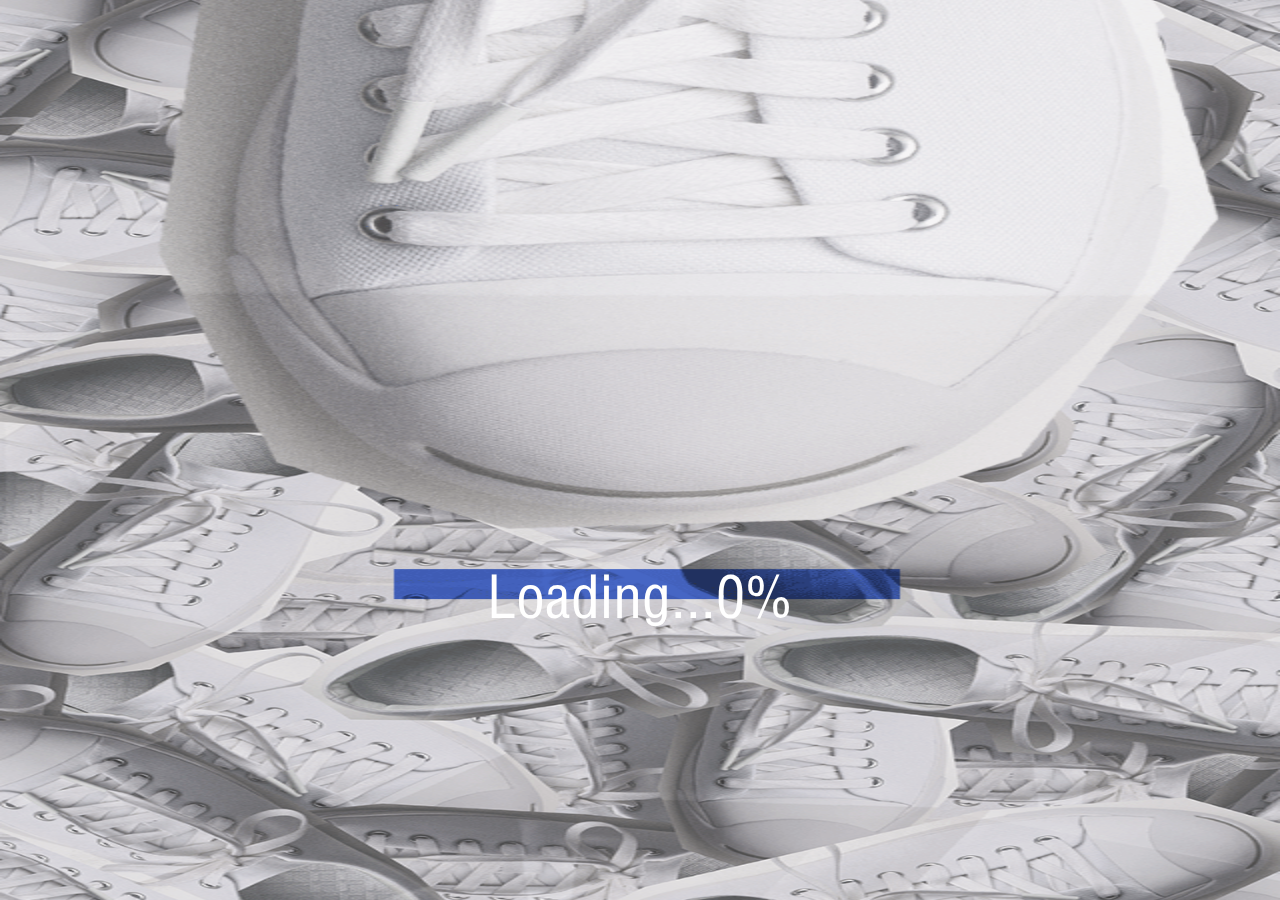
==== index.html @ 86988e4c "add" ====
<!DOCTYPE html>
<html>
	<head>
		<meta charset="utf-8" />
		<title></title>
		<meta name="description" content="">
		<meta name="viewport" content="width=device-width,initial-scale=1.0, minimum-scale=1, maximum-scale=1,,user-scalable=no">
		<meta name="format-detection" content="telephone=no,email=no" />
		<meta http-equiv="X-UA-Compatible" content="chrome=1" />
		<title>converse</title>
		<link rel="stylesheet" href="css/common.css" />
		<link rel="stylesheet" href="css/index.css" />

	</head>
	<body>
		<div class="page page1 pageBegin ">
	
			<div class="loadText pos">
				Loading...<span>100%</span>
			</div>
		</div>
		<div class="page page2 hidden">
			<div class="top">

			</div>
			<div class="bottom">
				<div class="lBtm btm">
					<img src="img/mode/lBtm.png"/>
				</div>
				<div class="sayBtm btm">
					<img src="img/mode/sayBtm.png"/>
				</div>
			</div>
		</div>
		<div class=" page3 face hidden" id="page3">
			<div class="container">
				<div class="bg">
					<img src="img/photoword/shoneBody.png"/>
				</div>
				<div class="pic" id="view"></div>
				<div class="page page3Container">
					<div class="personInfo pos ">
						<p>
							我是 <input class="text1 text" class="text2" type="text" name="" maxlength="8">,
							一个 <input class="text2 text" type="text" name="">
							的 <input class="text3 text" type="text" name="">。
						</p>
						<p>
							不是谁都懂我的 <input class="text4 text" class="noBelieveText" type="text" name="">。
						</p>
						<p>
							对此， <input class="text5 text" class="conText" type="text" name="">,
						</p>
						<p>因为我相信</p>
						<p><input class="text6 text" class="believeText" type="text" name="">。</p>
						<p>
							就像这双有表情的鞋，<br/>
							不是谁都理解那道弧度的存在<br/>
							不懂？<br/>
							那就 <input class="text7 text" type="text" name="">吧。
						</p>
					</div>
					<div class="personInfo2 hidden">
						<div class="top">
							<p>我是<input class="text1 text" type="text">，</p>
							<p>不是谁都懂我的<input class="text2 text" type="text">，</p>
							<p>但这正是让我成为"我"的原因。</p>	
						</div>
						<div class="bottom">
							<p>就像这双有表情的鞋</p>
							<p>不是谁都理解那道弧度的存在</p>
							<p>不懂？</p>
							<p>那就<input class="text3 text" type="text">吧。</p>
						</div>
	
	
					</div>
					<div class="footerBtn">
						<img src="img/photoword/reset.png" class="footerBtnLeft">
						<img src="img/camera/logo.png" class="pos">
						<img src="img/photoword/generate.png" class="footerBtnRight">
					</div>
					<div class="popup ">
						<label class="modal modal1">
							<img src="img/photoword/hand.png">
							<input type="file" id="gocamera" style="display: none">

						</label>
					</div>
					<div class="popup2 hidden">
						<div class=" modal modal2 ">
							<img src="img/photoword/hand2.png">
						</div>	
					</div>
	
				</div>
			</div>
		</div>
		<div class="page page33 hidden" id="pa">
			<div class="bg">
				<img src="img/photoword/shoneBody.png"/>
			</div>
			<div class="pic" id="view"></div>
			<div class="page page33Container">
				<div class="personInfo3 pos ">
					<p>
						我是 <span class="spanText1 spanText">的隔阂</span>,
						一个 <span class="spanText2 spanText">温泉</span>
						的<span class="spanText3 spanText">温泉的</span>。
					</p>
					<p>
						不是谁都懂我的 <span class="spanText4 spanText">无情的谷</span>。
					</p>
					<p>
						对此，<span class="spanText5 spanText">情的谷温泉</span>,
					</p>
					<p>
						因为我相信 <br/>

						<span class="spanText6 spanText">无情的谷温泉的隔阂</span>。
					</p>
					<br/>
					<p class="lastText">
						就像这双有表情的鞋，<br/>
						不是谁都理解那道弧度的存在<br/>
						不懂？<br/>
						那就 <span class="spanText7 spanText">水电费是否是</span>吧。
					</p>
				</div>
				<div class="personInfo4 hidden">
					<div class="top">
						<p>我是<span class="spanText1 spanText">的隔阂</span>，</p>
						<p>不是谁都懂我的<span class="spanText2 spanText">的隔阂</span>，</p>
						<p>但这正是让我成为"我"的原因。</p>	
					</div>
					<div class="bottom">
						<p>就像这双有表情的鞋</p>
						<p>不是谁都理解那道弧度的存在</p>
						<p>不懂？</p>
						<p>那就<span class="spanText3 spanText">的隔阂</span>吧。</p>
					</div>


				</div>
				<div class="logo pos">

					<img src="img/camera/logo.png" class="pos">

				</div>


			</div>
		</div>
		<div class="page page4 hidden">
			<div class="bg pos">
				<img src="img/camera/Brightness-Contrast-1.png"/>
			</div>
			<div class="picture" id="clipArea"></div>
			<div class="backBtm cBtm">
				<img src="img/camera/back.png"/>
			</div>
			<div class="goBtm cBtm" id="goBtm">
				<img src="img/camera/ok.png"/>
			</div>
			<div class="logo">
				<img src="img/camera/adjust.png"/>
			</div>
		</div>
		<div class="page1 page page5 hidden">
			<div class="bf">
				<img src="img/111p1-loading.gif"/>
			</div>
			<div class="loadText pos">
				海报生成中...<span>100%</span>
			</div>
		</div>
		<div class="page page6 hidden">
			<div class="center pos"  id="canvas2">
				<!--<img src="" alt="" />-->
			</div>
			<div class="erweima">
				<img src="img/poster/erweima.png"/>
			</div>
			<div class="copy">
				<img src="img/poster/adjectText.png"/>
			</div>
			<div class="link">
				<img src="img/poster/link.png"/>
			</div>
		</div>
	</body>
	<script src="js/jquery-1.11.3.min.js" type="text/javascript" charset="utf-8"></script>
	<script type="text/javascript" src="js/html2canvas.js"></script>
	<script src="js/lib/iscroll-zoom.js" type="text/javascript" charset="utf-8"></script>
	<script src="js/lib/hammer.min.js" type="text/javascript" charset="utf-8"></script>
	<script src="js/lib/lrz.all.bundle.js" type="text/javascript" charset="utf-8"></script>
	<script src="js/lib/PhotoClip.js" type="text/javascript" charset="utf-8"></script>
	<script src="js/index.js" type="text/javascript" charset="utf-8"></script>


	<script>
		var pc = new PhotoClip('#clipArea', {
				outputSize: 140,
				//adaptive: ['60%', '80%'],
				file: '#gocamera',
				view: '#view',//显示截取后图像的容器的选择器或者DOM对象。
				ok: '#goBtm',//确认截图按钮的选择器或者DOM对象。
				//img: 'img/mm.jpg',
				loadStart: function() {
					//开始加载的回调函数。this指向 fileReader 对象，并将正在加载的 file 对象作为参数传入
					console.log('开始读取照片');
				},
				//加载完成的回调函数。this指向图片对象，并将图片地址作为参数传入。
				loadComplete: function() {
					
					$('.page4').show().siblings().hide();

					console.log('照片读取完成');
				},
				//
				done: function(dataURL) {
					console.log(dataURL);
					
					$('.face').show().siblings().hide();
					
					$('.popup').hide();
					
					$('.popup2').show();
				},
				fail: function(msg) {
					alert(msg);
				}
	});
	
		$('.popup2').click(function(){
			
			$(this).hide();
			
			$('.text1').focus();
			
		})



	
	</script>
</html>
---- css/common.css ----
@charset "utf-8";
/* RESET */
html,body,div,ul,ol,li,dl,dt,dd,h1,h2,h3,h4,h5,h6,pre,form,p,blockquote,fieldset,input,abbr,article,aside,command,details,figcaption,figure,footer,header,hgroup,mark,meter,nav,output,progress,section,summary,time { margin: 0; padding: 0; }
img { -ms-interpolation-mode:bicubic;/*-webkit-touch-callout:none; 禁止用户保存图片 }*/
ul, li { list-style-type: none; }
h1, h2, h3, h4, h5, h6 { font-size: 1.4rem; /*1.4 × 10px = 14px */ /*-webkit-user-select:none; 禁止用户选中文字*/ font-weight:normal; }
input, select, button, textarea { font-size: 1.2rem; font-style: normal;}
button { cursor: pointer; }
i, em, cite { font-style: normal; }
a, a:link { text-decoration: none; -webkit-touch-callout:none; -webkit-tap-highlight-color:rgba(255,255,255,0);color:inherit; /*禁止用户iPhone打开新页面*/ }
a:visited { }
a:active, a:hover { text-decoration: none; }
a:focus { outline: none; }
table { border-collapse: collapse; border-spacing: 0; }
input, select, button, textarea { outline:none; vertical-align: baseline; -webkit-appearance: none;-webkit-tap-highlight-color: rgba(0,0,0,0);-webkit-user-modify: read-write-plaintext-only;} /*去掉手持设备点击时出现的透明层,小米设备还是有问题*/

/*转屏*/
.mobile-orientation{display:none;position:fixed;top:0;left:0;z-index:99998;height:100%;width:100%;background:#000;}
.mobile-orientation img{display:block;position: relative;margin:auto;height:50%;top:25%;width:auto;}

.no-select{-webkit-user-select:none; /* 禁止用户选中文字 */}
.no-touch{-webkit-touch-callout:none;/* 禁止用户保存图片 */ }

/* custom common */
.hidden{
    display: none;
}
.opacity{
    opacity:0;
}
.fl{
    float:left;
}
.fr{
    float:right;
}
.abs{
    position: absolute;
    top:0;
    left:0;
}
.abs-full{
    position: absolute;
    top:0;
    left:0;
    width:100%;
    height:100%;
}
.rel{
    position: relative;
}
.rel-full{
    position: relative;
    width:100%;
    height:100%;
}
.border-box{
    box-sizing: border-box;
}
.clear{
    clear:both;
}
.overflow{
    overflow: hidden;
}
.bold{
    font-weight: bolder;
}
.tx-center{
    text-align: center;
}
.tx-right{
    text-align: right;
}
.ellipsis {
    overflow: hidden;
    text-overflow: ellipsis;
    -o-text-overflow: ellipsis;
    white-space: nowrap;
}
.animal{
    -webkit-transform: translateZ(0);
    transform: translateZ(0);
    -webkit-backface-visibility: hidden;
    backface-visibility: hidden;
    -webkit-perspective: 1000px;
    perspective: 1000px;
}
.pause div{
    animation-play-state:paused!important;
}
.pause{
    animation-play-state:paused!important;
}
.slide-left{
    transform: translateX(100%);
    -webkit-transform: translateX(100%);
}
.slide-top{
    transform: translateY(100%);
    -webkit-transform: translateY(100%);
}
.slide-right{
    transform: translateX(-100%);
    -webkit-transform: translateX(-100%);
}
.slide-bot{
    transform: translateY(-100%);
    -webkit-transform: translateY(-100%);
}
.abs-center{
    position: absolute;
    top:50%;
    left:50%;
}
---- css/index.css ----
/*通用样式*/

html{
	width: 100%;
	height: 100%;
	font-family: 'FZYTK.TTF'; 
	
}
@font-face { 
  font-family: 'FZYTK.TTF'; /*这里是说明调用来的字体名字*/ 
  src: url('../face/FZYTK.TTF'); /*这里是字体文件路径*/ 
} 
body{
	width: 100%;
	height: 100%;
}
input{
	-webkit-appearance: none;
	resize: none;
	border: 0;
	-webkit-box-sizing: border-box;
	-moz-box-sizing: border-box;
	box-sizing: border-box;
	-webkit-border-radius: 0;
	-moz-border-radius: 0;
	border-radius: 0;
	font-size: 3vw;
	font-family: 'FZYTK.TTF';
}
img{
	display: block;
	width: 100%;
}
.pos{
	position: absolute;
	left: 0%;
	right: 0%;
	margin: auto;
}

.page{
	width: 100%;
	height: 100%;
	position: absolute;
	left: 0%;
	right: 0%;
	top: 0%;
	bottom: 0%;
	margin: auto;
}
.hidden{
	display: none;
}
.face{
	position: absolute;
}
/*第一页*/
.pageBegin{
	background: url(../img/p1-loading.gif) no-repeat center center;
	-webkit-background-size: 100% 100%;
	background-size: 100% 100%;
}


.page1 .shone{
	width: 100%;


}
.page1 .loadText{
	top: 62.3%;
	text-align: center;
	color: white;

	font-size: 4.5vw;
	font-family: 'FZYTK.TTF'; 
}

/*第二页*/
.page2{
	width: 100%;

}
.page2 .top,.page2 .bottom{
	width: 100%;
	position: absolute;
	height: 100%;
}
.page2 .top img,.page2 .bottom img{
	width: 100%;
	height: 100%;
}
.page2 .top{
	top: 0%;
	background: url(../img/mode/p1.jpg) no-repeat center center;
	-webkit-background-size: 100% 100%;
	background-size: 100% 100%;
}
.page2 .bottom{
	top: 100%;
	background: url(../img/mode/text.png) no-repeat center center;
	-webkit-background-size: 100% 100%;
	background-size: 100% 100%;
}
.page2 .bottom .btm{
	position: absolute;
	width: 32%;
	top: 82%;
}
.page2 .bottom .lBtm{
	left: 10%;
}
.page2 .bottom .sayBtm{
	right: 10%;
}

/*第三页*/
/*第三页*/
.page3,.page33{
	font-family: 'FZYTK.TTF';
	alignment-baseline: alphabetic;
	width: 100%;
	height: 100%;
}
.page3 .container{
	position: absolute;
	top: 0%;
	bottom: 0%;
	left: 0%;
	right: 0%;
	margin: auto;
}
.page3 .bg,.page33 .bg{
	width: 100%;
	height: 100%;
	position: absolute;
	top: 0%;
	bottom: 0%;
	left: 0%;
	right: 0%;
	margin: auto;
}
.page3 .bg img,.page33 .bg img{
	width: 100%;
	height: 100%;
}
.page3Container{

}
.page3Body img{
	width: 20%;
	position: absolute;
	top: 50vw;
	left: 39.5vw
}
.personInfo{
	top: 60%;
}
.personInfo3{
	top: 60%;
}
.personInfo,.personInfo3{
	position: absolute;

	font-size: 3.0vw;
	color: #fff;
	background-size: 100%;
	width: 80%;
}
.personInfo img{
	width: 80%;
}
.personInfo p,.personInfo3 p{
	line-height: 4.8vw;
	margin-left: 9vw;

}
.personInfo p .believeText{
	width: 52%;
}
.personInfo p .noBelieveText{
	width: 20%;
}
.personInfo p .noBelieveText{
	width: 28%;
}
.personInfo p .conText{
	width: 32%;
}
.face .personInfo p:last-child{
	line-height: 4.2vw;
	margin-left: 17vw;
	position: absolute;
	top: 120%;
}
.page33 .personInfo p:last-child{
	top: 100%;
	line-height: 4.2vw;
	margin-left: 17vw;
	position: absolute;
}
.personInfo2,.personInfo4{
	position: absolute;
	top: 56%;
	font-size: 2.4vw;

	color: #fff;
	background-size: 100%;
	width: 80%;
	height: 40%;

}

.personInfo2 .top,.personInfo4 .top{
	position: absolute;
	top: 12%;
	left: 30%;
}
.personInfo2 .bottom,.personInfo4 .bottom{
	position: absolute;
	top: 52%;
	/*bottom: 20%;*/
	left: 30%;
}
.page33 .personInfo4{
	top: 56%;
}
.personInfo2 input{
	border:none;
	outline: none;
	background-color:#183d8e; 
	border-bottom:1px solid white;
	width: 20%;
	color: white;


}
.personInfo2 .top p{
	line-height: 5.2vw;
}
.personInfo2 .bottom p{
	line-height: 4.2vw;
}
.page33{
	position: absolute;
	z-index: -10;
}
.page33 .personInfo3 p:last-child{
	top: 92%;
	left: 8%;
}
.page33 .personInfo3 .lastText{
	
	top: 115%;
}
.page33 .logo{
	width: 40%;
	top: 88%;
}
.page33 .logo img{
	width: 100%;
}
.personInfo input{
	width: 12vw;
	background: transparent;
	border: 0;
	border-bottom: 1px solid #fff;
	outline: none;
	color: #fff;
}
.footerBtn img{
	position: absolute;
	bottom: 5vw;
	width: 25%;
}
.footerBtnLeft{
	left: 5vw;
}
.footerBtnRight{
	right: 5vw;
}
/*第三页模态框*/
.page3,.page33{
	position: absolute;
	top: 0%;
	bottom: 0%;
	left: 0%;
	right: 0%;
	margin: auto;
}
.page3 .popup{
	background: url("../img/photoword/p3-tut.png") no-repeat center center;
	background-size: 100% 100%;
	width: 100%;
	height: 100%;
	position: absolute;
	top: 0;
	left: 0;
	right: 0;
	bottom: 0;
	margin: auto;
}
.page3 .modal1 img{
	position: absolute;
	left: 45vw;
	top: 50vw;
	width: 30%;
}
.page3 .popup2{
	width: 100%;
	height: 100%;
	position: absolute;
	top: 0;
	left: 0;
	right: 0;
	bottom: 0;
	margin: auto;
	background: url("../img/photoword/p3-tut2.png") no-repeat center center;
	background-size: 100% 100%;
}

.page3 .modal2 img{
	position: absolute;
	left: 30vw;
	top: 110vw;
	width: 30%;
}
.page3 .pic{
	position: absolute;
	left: 43%;
	top: 9%;
	width: 13%;
	height: 35%;
	z-index: -1;
	/*background: red;*/
}
.page33{
	position: absolute;
	z-index: -5;
}
/*第四页*/
.page4 .bg{

	top: 0%;
	bottom: 0%;
	width: 100%;
	height: 100%;
	z-index: 10;
	pointer-events: none;
	
}
.page4 .bg img{
	width: 100%;
	height: 100%;
	pointer-events: none;

	
}
.page4 .cBtm{
	position: absolute;
	width: 20%;
	top: 84%;
	z-index: 200;
}
.page4 .backBtm{
	left: 10%;
}
.page4 .goBtm{
	right: 10%;
}
.page4 .logo{
	position: absolute;
	width: 46%;
	z-index: 10;
	left: 40%;
	top: 41%;
	pointer-events:none;
}
.page4 .picture{

	height: 50%;
	margin-top: 20%;
	/*z-index: 1000;*/

	


}

/*page33页*/
.page33 span{
	display: inline-block;
	
}
.page33 p{
	position: relative;
	margin-top: 1px;
}

.spanText{

	color: #183d8e;
	margin:0px 1px ;

}
.spanText7{

}
.spanText{

	display: inline-block;

	/*height: 4.6vw;*/
	/*position: absolute;*/


	
}
.spanText{
	background-image: url(../img/space/space2.png);
	background-repeat: no-repeat;
	background-size: 100% 100%;
}

.bac6{
	display: inline-block;
	width: 50%;
	height: 4.8vw;
}
.bac6 img{
	width: 100%;
	height: 100%;
}

/*第五页*/
.page5{
	position: absolute;
	z-index: 1000;
}
.page5 .bf{
	position: absolute;
	top: 0%;
	bottom: 0%;
	left: 0%;
	right: 0%;
	margin: auto;
}
.page5 .bf img{
	width: 100%;
	height: 100%;
}
/*第六页*/

.page6{
	background: url(../img/poster/bg.png) no-repeat center center;
	-webkit-background-size: 100% 100%;
	background-size: 100% 100%;
}
.page6 .center{
	width: 80%;
	height:  78%;
	top: 10%;
	background-color: white;
}
.page6 .center canvas{
	width: 100%;
	height: 100%;
	display: block;
}
.page6 .center img{
	width: 100%;
	height: 100%;
}
.page6 .erweima{
	width: 16%;
	position: absolute;
	top: 78%;
	left: 14%;
}
.page6 .copy{
	width: 44%;
	position: absolute;
	top: 88%;
	left: 5%;
}
.page6 .link{
	width: 36%;
	position: absolute;
	top: 92%;
	right: 10%;
}


.personInfo .text1{
	width: 22%;
}

.personInfo .text4{
	width: 34%;
}

.personInfo .text5{
	width: 34%;
}
.personInfo .text6{
	width: 68%;
}
.personInfo .text7{
	width: 34%;
}
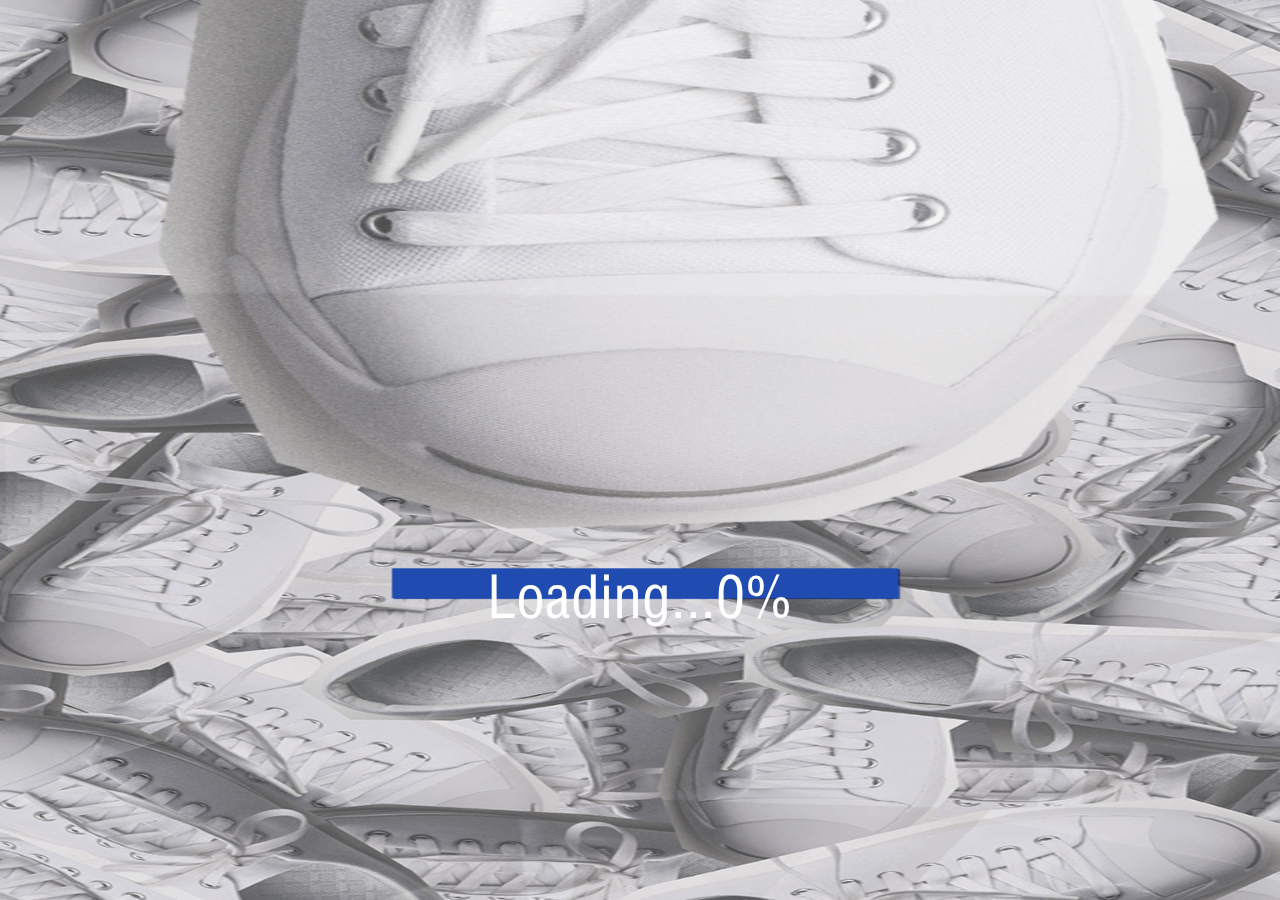
==== commit 1c655d40: "sfdsd" ====
--- a/index.html
+++ b/index.html
@@ -83,8 +83,9 @@
 					<div class="popup ">
 						<label class="modal modal1">
 							<img src="img/photoword/hand.png">
+							<input type="file" accept="image/*" capture="camera"style="display: none">
 							<input type="file" id="gocamera" style="display: none">
-
+							<input type="file" />
 						</label>
 					</div>
 					<div class="popup2 hidden">
@@ -97,58 +98,60 @@
 			</div>
 		</div>
 		<div class="page page33 hidden" id="pa">
-			<div class="bg">
-				<img src="img/photoword/shoneBody.png"/>
-			</div>
-			<div class="pic" id="view"></div>
-			<div class="page page33Container">
-				<div class="personInfo3 pos ">
-					<p>
-						我是 <span class="spanText1 spanText">的隔阂</span>,
-						一个 <span class="spanText2 spanText">温泉</span>
-						的<span class="spanText3 spanText">温泉的</span>。
-					</p>
-					<p>
-						不是谁都懂我的 <span class="spanText4 spanText">无情的谷</span>。
-					</p>
-					<p>
-						对此，<span class="spanText5 spanText">情的谷温泉</span>,
-					</p>
-					<p>
-						因为我相信 <br/>
-
-						<span class="spanText6 spanText">无情的谷温泉的隔阂</span>。
-					</p>
-					<br/>
-					<p class="lastText">
-						就像这双有表情的鞋，<br/>
-						不是谁都理解那道弧度的存在<br/>
-						不懂？<br/>
-						那就 <span class="spanText7 spanText">水电费是否是</span>吧。
-					</p>
-				</div>
-				<div class="personInfo4 hidden">
-					<div class="top">
-						<p>我是<span class="spanText1 spanText">的隔阂</span>，</p>
-						<p>不是谁都懂我的<span class="spanText2 spanText">的隔阂</span>，</p>
-						<p>但这正是让我成为"我"的原因。</p>	
-					</div>
-					<div class="bottom">
-						<p>就像这双有表情的鞋</p>
-						<p>不是谁都理解那道弧度的存在</p>
-						<p>不懂？</p>
-						<p>那就<span class="spanText3 spanText">的隔阂</span>吧。</p>
-					</div>
-
-
-				</div>
-				<div class="logo pos">
-
-					<img src="img/camera/logo.png" class="pos">
-
-				</div>
-
-
+			<div class="page33Container">
+				<div class="bg">
+					<img src="img/photoword/shoneBody.png"/>
+				</div>
+				<div class="pic" id="view"></div>
+				<div class="page page33Container">
+					<div class="personInfo3 pos ">
+						<p>
+							我是 <span class="spanText1 spanText">的隔阂电</span>,
+							一个 <span class="spanText2 spanText">温泉隔</span>
+							的<span class="spanText3 spanText">温泉的</span>。
+						</p>
+						<p>
+							不是谁都懂我的 <span class="spanText4 spanText">无情的谷</span>。
+						</p>
+						<p>
+							对此，<span class="spanText5 spanText">情的谷温泉</span>,
+						</p>
+						<p>
+							因为我相信 <br/>
+	
+							<span class="spanText6 spanText">无情的谷温泉的隔阂</span>。
+						</p>
+						<br/>
+						<p class="lastText">
+							就像这双有表情的鞋，<br/>
+							不是谁都理解那道弧度的存在<br/>
+							不懂？<br/>
+							那就 <span class="spanText7 spanText">水电费是否是</span>吧。
+						</p>
+					</div>
+					<div class="personInfo4 hidden">
+						<div class="top">
+							<p>我是<span class="spanText1 spanText">的隔阂</span>，</p>
+							<p>不是谁都懂我的<span class="spanText2 spanText">的隔阂</span>，</p>
+							<p>但这正是让我成为"我"的原因。</p>	
+						</div>
+						<div class="bottom">
+							<p>就像这双有表情的鞋</p>
+							<p>不是谁都理解那道弧度的存在</p>
+							<p>不懂？</p>
+							<p>那就<span class="spanText3 spanText">的隔阂</span>吧。</p>
+						</div>
+	
+	
+					</div>
+					<div class="logo pos">
+	
+						<img src="img/camera/logo.png" class="pos">
+	
+					</div>
+	
+	
+				</div>
 			</div>
 		</div>
 		<div class="page page4 hidden">
--- a/css/index.css
+++ b/css/index.css
@@ -56,7 +56,7 @@
 }
 /*第一页*/
 .pageBegin{
-	background: url(../img/p1-loading.gif) no-repeat center center;
+	background: url(../img/111p1-loading.gif) no-repeat center center;
 	-webkit-background-size: 100% 100%;
 	background-size: 100% 100%;
 }
@@ -159,6 +159,14 @@
 .personInfo3{
 	top: 60%;
 }
+.page33 .page33Container{
+	position: absolute;
+	top: 0;
+	bottom: 0;
+	left: 0;
+	right: 0;
+	margin: auto;
+}
 .personInfo,.personInfo3{
 	position: absolute;
 
@@ -175,6 +183,9 @@
 	margin-left: 9vw;
 
 }
+.personInfo3 p{
+	line-height: 4.6vw;
+}
 .personInfo p .believeText{
 	width: 52%;
 }
@@ -191,7 +202,7 @@
 	line-height: 4.2vw;
 	margin-left: 17vw;
 	position: absolute;
-	top: 120%;
+	top: 114%;
 }
 .page33 .personInfo p:last-child{
 	top: 100%;
@@ -246,12 +257,13 @@
 	z-index: -10;
 }
 .page33 .personInfo3 p:last-child{
-	top: 92%;
+	top: 97%;
 	left: 8%;
 }
 .page33 .personInfo3 .lastText{
 	
-	top: 115%;
+	top: 97%;
+	position: absolute;
 }
 .page33 .logo{
 	width: 40%;
@@ -321,11 +333,11 @@
 
 .page3 .modal2 img{
 	position: absolute;
-	left: 30vw;
-	top: 110vw;
+	left: 30%;
+	top: 62%;
 	width: 30%;
 }
-.page3 .pic{
+.page3 .pic,.page33 .pic{
 	position: absolute;
 	left: 43%;
 	top: 9%;
@@ -401,6 +413,7 @@
 
 	color: #183d8e;
 	margin:0px 1px ;
+	padding: 0px 1px;
 
 }
 .spanText7{
@@ -416,12 +429,41 @@
 
 	
 }
-.spanText{
-	background-image: url(../img/space/space2.png);
-	background-repeat: no-repeat;
-	background-size: 100% 100%;
-}
-
+.spanText1{
+	background-image: url(../img/space/space4.png);
+	background-repeat: no-repeat;
+	background-size: 100% 100%;
+}
+.spanText2{
+	background-image: url(../img/space/space3.png);
+	background-repeat: no-repeat;
+	background-size: 100% 100%;
+}
+.spanText3{
+	background-image: url(../img/space/space3.png);
+	background-repeat: no-repeat;
+	background-size: 100% 100%;
+}
+.spanText4{
+	background-image: url(../img/space/space6.png);
+	background-repeat: no-repeat;
+	background-size: 100% 100%;
+}
+.spanText5{
+	background-image: url(../img/space/space6.png);
+	background-repeat: no-repeat;
+	background-size: 100% 100%;
+}
+.spanText6{
+	background-image: url(../img/space/space12.png);
+	background-repeat: no-repeat;
+	background-size: 100% 100%;
+}
+.spanText7{
+	background-image: url(../img/space/space5.png);
+	background-repeat: no-repeat;
+	background-size: 100% 100%;
+}
 .bac6{
 	display: inline-block;
 	width: 50%;
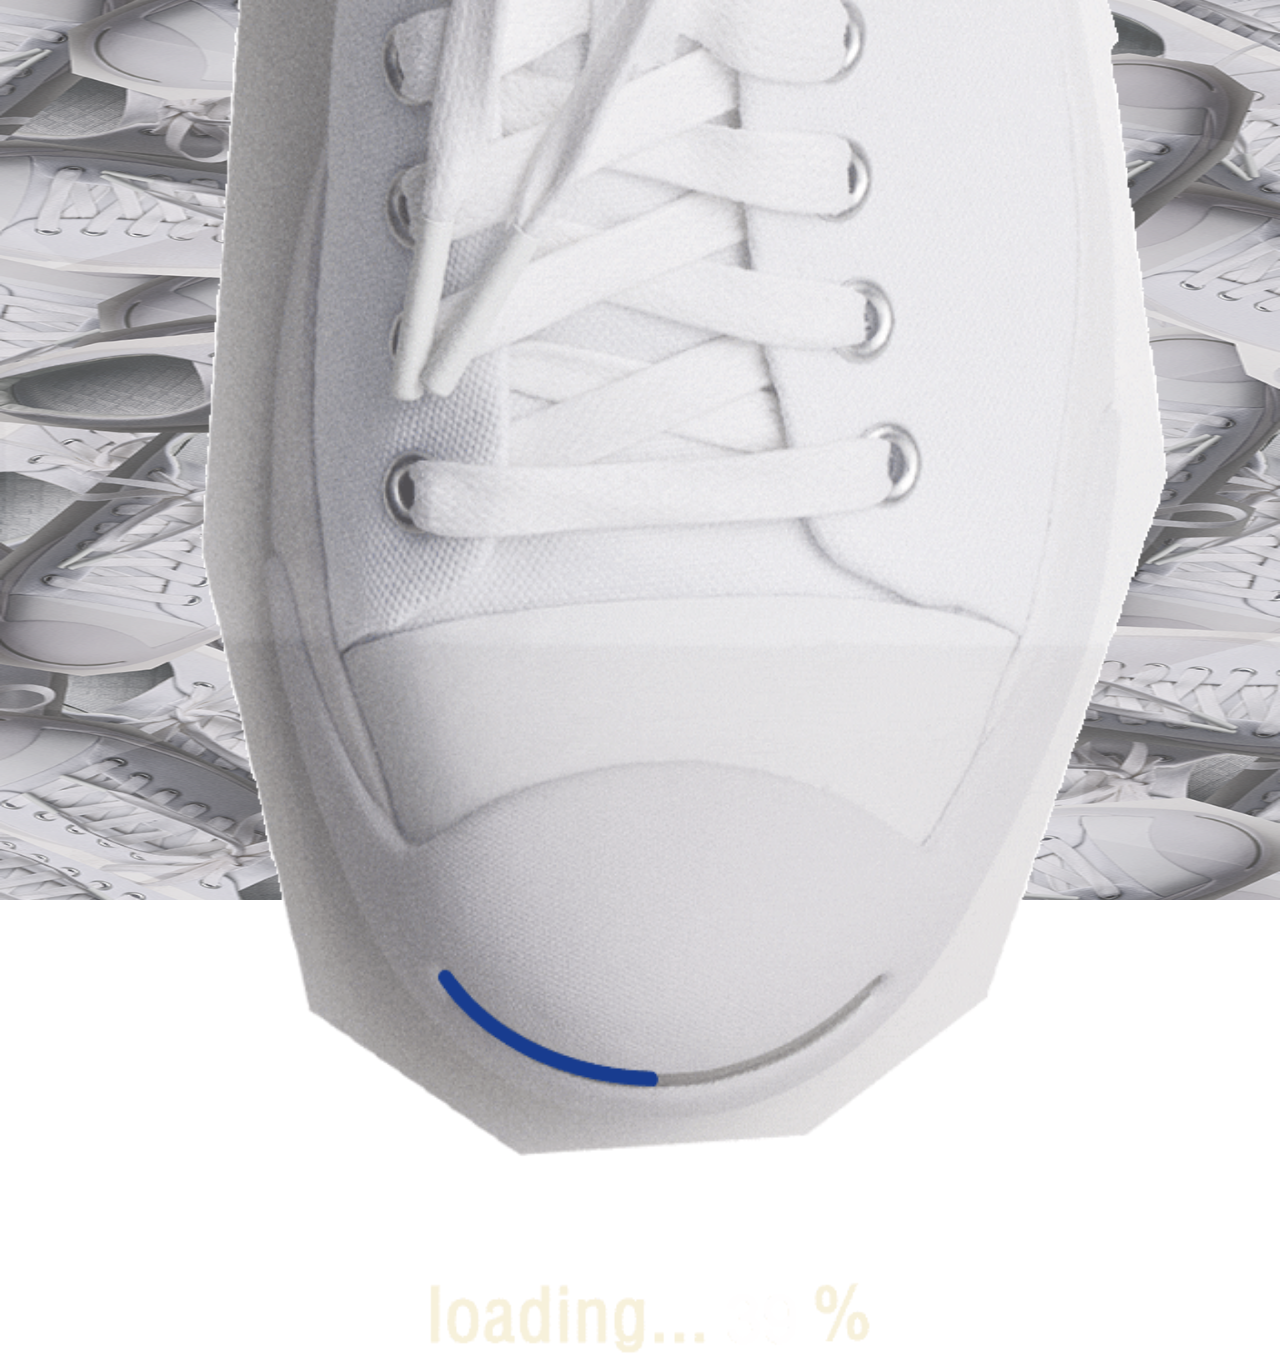
==== commit f4244fd8: "匡威" ====
--- a/index.html
+++ b/index.html
@@ -1,5 +1,6 @@
 <!DOCTYPE html>
 <html>
+
 	<head>
 		<meta charset="utf-8" />
 		<title></title>
@@ -12,239 +13,49 @@
 		<link rel="stylesheet" href="css/index.css" />
 
 	</head>
+
 	<body>
-		<div class="page page1 pageBegin ">
-	
-			<div class="loadText pos">
-				Loading...<span>100%</span>
-			</div>
+		<div class="page page1 pageBegin">
+			<img src="img/loading/loading2-fix.gif">
 		</div>
-		<div class="page page2 hidden">
+		<div class="page2 hidden" id="page2">
 			<div class="top">
-
-			</div>
-			<div class="bottom">
-				<div class="lBtm btm">
-					<img src="img/mode/lBtm.png"/>
-				</div>
-				<div class="sayBtm btm">
-					<img src="img/mode/sayBtm.png"/>
+				<img src="img/mode/men.png" alt="" />
+				<img src="img/mode/text.png" alt="" />
+				<div class="bottom">
+					<a href="cold.html" class="lBtm btm"><img src="img/mode/lBtm.png" /></a>
+					<a href="gramophone.html" class="sayBtm btm"><img src="img/mode/sayBtm.png" /></a>
 				</div>
 			</div>
+
 		</div>
-		<div class=" page3 face hidden" id="page3">
-			<div class="container">
-				<div class="bg">
-					<img src="img/photoword/shoneBody.png"/>
-				</div>
-				<div class="pic" id="view"></div>
-				<div class="page page3Container">
-					<div class="personInfo pos ">
-						<p>
-							我是 <input class="text1 text" class="text2" type="text" name="" maxlength="8">,
-							一个 <input class="text2 text" type="text" name="">
-							的 <input class="text3 text" type="text" name="">。
-						</p>
-						<p>
-							不是谁都懂我的 <input class="text4 text" class="noBelieveText" type="text" name="">。
-						</p>
-						<p>
-							对此， <input class="text5 text" class="conText" type="text" name="">,
-						</p>
-						<p>因为我相信</p>
-						<p><input class="text6 text" class="believeText" type="text" name="">。</p>
-						<p>
-							就像这双有表情的鞋，<br/>
-							不是谁都理解那道弧度的存在<br/>
-							不懂？<br/>
-							那就 <input class="text7 text" type="text" name="">吧。
-						</p>
-					</div>
-					<div class="personInfo2 hidden">
-						<div class="top">
-							<p>我是<input class="text1 text" type="text">，</p>
-							<p>不是谁都懂我的<input class="text2 text" type="text">，</p>
-							<p>但这正是让我成为"我"的原因。</p>	
-						</div>
-						<div class="bottom">
-							<p>就像这双有表情的鞋</p>
-							<p>不是谁都理解那道弧度的存在</p>
-							<p>不懂？</p>
-							<p>那就<input class="text3 text" type="text">吧。</p>
-						</div>
-	
-	
-					</div>
-					<div class="footerBtn">
-						<img src="img/photoword/reset.png" class="footerBtnLeft">
-						<img src="img/camera/logo.png" class="pos">
-						<img src="img/photoword/generate.png" class="footerBtnRight">
-					</div>
-					<div class="popup ">
-						<label class="modal modal1">
-							<img src="img/photoword/hand.png">
-							<input type="file" accept="image/*" capture="camera"style="display: none">
-							<input type="file" id="gocamera" style="display: none">
-							<input type="file" />
-						</label>
-					</div>
-					<div class="popup2 hidden">
-						<div class=" modal modal2 ">
-							<img src="img/photoword/hand2.png">
-						</div>	
-					</div>
-	
-				</div>
-			</div>
-		</div>
-		<div class="page page33 hidden" id="pa">
-			<div class="page33Container">
-				<div class="bg">
-					<img src="img/photoword/shoneBody.png"/>
-				</div>
-				<div class="pic" id="view"></div>
-				<div class="page page33Container">
-					<div class="personInfo3 pos ">
-						<p>
-							我是 <span class="spanText1 spanText">的隔阂电</span>,
-							一个 <span class="spanText2 spanText">温泉隔</span>
-							的<span class="spanText3 spanText">温泉的</span>。
-						</p>
-						<p>
-							不是谁都懂我的 <span class="spanText4 spanText">无情的谷</span>。
-						</p>
-						<p>
-							对此，<span class="spanText5 spanText">情的谷温泉</span>,
-						</p>
-						<p>
-							因为我相信 <br/>
-	
-							<span class="spanText6 spanText">无情的谷温泉的隔阂</span>。
-						</p>
-						<br/>
-						<p class="lastText">
-							就像这双有表情的鞋，<br/>
-							不是谁都理解那道弧度的存在<br/>
-							不懂？<br/>
-							那就 <span class="spanText7 spanText">水电费是否是</span>吧。
-						</p>
-					</div>
-					<div class="personInfo4 hidden">
-						<div class="top">
-							<p>我是<span class="spanText1 spanText">的隔阂</span>，</p>
-							<p>不是谁都懂我的<span class="spanText2 spanText">的隔阂</span>，</p>
-							<p>但这正是让我成为"我"的原因。</p>	
-						</div>
-						<div class="bottom">
-							<p>就像这双有表情的鞋</p>
-							<p>不是谁都理解那道弧度的存在</p>
-							<p>不懂？</p>
-							<p>那就<span class="spanText3 spanText">的隔阂</span>吧。</p>
-						</div>
-	
-	
-					</div>
-					<div class="logo pos">
-	
-						<img src="img/camera/logo.png" class="pos">
-	
-					</div>
-	
-	
-				</div>
-			</div>
-		</div>
-		<div class="page page4 hidden">
-			<div class="bg pos">
-				<img src="img/camera/Brightness-Contrast-1.png"/>
-			</div>
-			<div class="picture" id="clipArea"></div>
-			<div class="backBtm cBtm">
-				<img src="img/camera/back.png"/>
-			</div>
-			<div class="goBtm cBtm" id="goBtm">
-				<img src="img/camera/ok.png"/>
-			</div>
-			<div class="logo">
-				<img src="img/camera/adjust.png"/>
-			</div>
-		</div>
-		<div class="page1 page page5 hidden">
-			<div class="bf">
-				<img src="img/111p1-loading.gif"/>
-			</div>
-			<div class="loadText pos">
-				海报生成中...<span>100%</span>
-			</div>
-		</div>
-		<div class="page page6 hidden">
-			<div class="center pos"  id="canvas2">
-				<!--<img src="" alt="" />-->
-			</div>
-			<div class="erweima">
-				<img src="img/poster/erweima.png"/>
-			</div>
-			<div class="copy">
-				<img src="img/poster/adjectText.png"/>
-			</div>
-			<div class="link">
-				<img src="img/poster/link.png"/>
-			</div>
-		</div>
+
 	</body>
 	<script src="js/jquery-1.11.3.min.js" type="text/javascript" charset="utf-8"></script>
-	<script type="text/javascript" src="js/html2canvas.js"></script>
-	<script src="js/lib/iscroll-zoom.js" type="text/javascript" charset="utf-8"></script>
-	<script src="js/lib/hammer.min.js" type="text/javascript" charset="utf-8"></script>
-	<script src="js/lib/lrz.all.bundle.js" type="text/javascript" charset="utf-8"></script>
-	<script src="js/lib/PhotoClip.js" type="text/javascript" charset="utf-8"></script>
+
 	<script src="js/index.js" type="text/javascript" charset="utf-8"></script>
+	<script>
+		var page2 = document.getElementById('page2');
 
+		page2.addEventListener('touchmove', function(e) {
 
-	<script>
-		var pc = new PhotoClip('#clipArea', {
-				outputSize: 140,
-				//adaptive: ['60%', '80%'],
-				file: '#gocamera',
-				view: '#view',//显示截取后图像的容器的选择器或者DOM对象。
-				ok: '#goBtm',//确认截图按钮的选择器或者DOM对象。
-				//img: 'img/mm.jpg',
-				loadStart: function() {
-					//开始加载的回调函数。this指向 fileReader 对象，并将正在加载的 file 对象作为参数传入
-					console.log('开始读取照片');
-				},
-				//加载完成的回调函数。this指向图片对象，并将图片地址作为参数传入。
-				loadComplete: function() {
-					
-					$('.page4').show().siblings().hide();
+			e.preventDefault();
 
-					console.log('照片读取完成');
-				},
-				//
-				done: function(dataURL) {
-					console.log(dataURL);
-					
-					$('.face').show().siblings().hide();
-					
-					$('.popup').hide();
-					
-					$('.popup2').show();
-				},
-				fail: function(msg) {
-					alert(msg);
-				}
-	});
-	
-		$('.popup2').click(function(){
+		});
+		setTimeout(function() {
+			$(".page1").hide();
+			$(".page2").show();
+			var topHeight = $('.page2 .top').height();
 			
-			$(this).hide();
+			var windowHeigth = $(window).height();
 			
-			$('.text1').focus();
-			
-		})
+			var scrolltop = topHeight - windowHeigth;
+//			console.log(scrolltop);
+			setTimeout(function() {
+				
+				$('.page2').animate({ 'top': -scrolltop + 'px'}, 3000);
+			}, 1500)
+		}, 2500);
+	</script>
 
-
-
-	
-	</script>
-</html>
+</html>--- a/css/index.css
+++ b/css/index.css
@@ -1,3 +1,4 @@
+	background-color: #f00;
 /*通用样式*/
 
 html{
@@ -24,7 +25,7 @@
 	-webkit-border-radius: 0;
 	-moz-border-radius: 0;
 	border-radius: 0;
-	font-size: 3vw;
+
 	font-family: 'FZYTK.TTF';
 }
 img{
@@ -56,10 +57,17 @@
 }
 /*第一页*/
 .pageBegin{
-	background: url(../img/111p1-loading.gif) no-repeat center center;
+	background: url(../img/loading/loading-bg.png) no-repeat center center;
 	-webkit-background-size: 100% 100%;
 	background-size: 100% 100%;
 }
+.pageBegin img{
+	position: absolute;
+	width: 91%;
+	left: 0;
+	right: 0;
+	margin: auto;
+	}
 
 
 .page1 .shone{
@@ -78,34 +86,29 @@
 
 /*第二页*/
 .page2{
-	width: 100%;
-
-}
+	position: absolute;
+	width: 100%;
+}
+
 .page2 .top,.page2 .bottom{
 	width: 100%;
 	position: absolute;
-	height: 100%;
+	
 }
 .page2 .top img,.page2 .bottom img{
 	width: 100%;
-	height: 100%;
-}
-.page2 .top{
-	top: 0%;
-	background: url(../img/mode/p1.jpg) no-repeat center center;
-	-webkit-background-size: 100% 100%;
-	background-size: 100% 100%;
-}
+	
+}
+
 .page2 .bottom{
-	top: 100%;
-	background: url(../img/mode/text.png) no-repeat center center;
-	-webkit-background-size: 100% 100%;
-	background-size: 100% 100%;
+	bottom: 8%;
 }
 .page2 .bottom .btm{
 	position: absolute;
 	width: 32%;
-	top: 82%;
+	
+
+	z-index: 100;
 }
 .page2 .bottom .lBtm{
 	left: 10%;
@@ -144,9 +147,7 @@
 	width: 100%;
 	height: 100%;
 }
-.page3Container{
-
-}
+
 .page3Body img{
 	width: 20%;
 	position: absolute;
@@ -154,7 +155,7 @@
 	left: 39.5vw
 }
 .personInfo{
-	top: 60%;
+	top: 61%;
 }
 .personInfo3{
 	top: 60%;
@@ -170,7 +171,7 @@
 .personInfo,.personInfo3{
 	position: absolute;
 
-	font-size: 3.0vw;
+	font-size: 3.4vw;
 	color: #fff;
 	background-size: 100%;
 	width: 80%;
@@ -179,7 +180,7 @@
 	width: 80%;
 }
 .personInfo p,.personInfo3 p{
-	line-height: 4.8vw;
+	line-height: 4.6vw;
 	margin-left: 9vw;
 
 }
@@ -213,7 +214,7 @@
 .personInfo2,.personInfo4{
 	position: absolute;
 	top: 56%;
-	font-size: 2.4vw;
+	font-size: 4.2vw;
 
 	color: #fff;
 	background-size: 100%;
@@ -229,7 +230,7 @@
 }
 .personInfo2 .bottom,.personInfo4 .bottom{
 	position: absolute;
-	top: 52%;
+	top: 44%;
 	/*bottom: 20%;*/
 	left: 30%;
 }
@@ -243,14 +244,32 @@
 	border-bottom:1px solid white;
 	width: 20%;
 	color: white;
-
-
+	font-size: 4.2vw;
+
+
+}
+.page3Container .cueText{
+	width: 46%;
+	position: absolute;
+	left: 0;
+	right: 0;
+	margin: auto;
+	top: 50%;
+	background: url(../img/hbg.png) no-repeat center center;
+	-webkit-background-size: 100% 100%;
+	background-size: 100% 100%;
+	font-size: 4vw;
+	line-height: 34px;
+	color: #183d8e;
+	display: none;
+	font-weight: bold;
+	text-align: center;
 }
 .personInfo2 .top p{
-	line-height: 5.2vw;
+	line-height: 6vw;
 }
 .personInfo2 .bottom p{
-	line-height: 4.2vw;
+	line-height: 6vw;
 }
 .page33{
 	position: absolute;
@@ -273,7 +292,7 @@
 	width: 100%;
 }
 .personInfo input{
-	width: 12vw;
+
 	background: transparent;
 	border: 0;
 	border-bottom: 1px solid #fff;
@@ -301,8 +320,9 @@
 	margin: auto;
 }
 .page3 .popup{
-	background: url("../img/photoword/p3-tut.png") no-repeat center center;
-	background-size: 100% 100%;
+	/*background: url("../img/photoword/p3-tut.png") no-repeat center center;*/
+	/*background-size: 100% 100%;*/
+	background-color: rgba(0,0,0,0.5);
 	width: 100%;
 	height: 100%;
 	position: absolute;
@@ -312,12 +332,53 @@
 	bottom: 0;
 	margin: auto;
 }
-.page3 .modal1 img{
-	position: absolute;
-	left: 45vw;
-	top: 50vw;
+.page3 .popup .activity{
+	width: 100%;
+	position: absolute;
+	z-index: 10;
+	top: 92%;
+
+
+}
+.page3 .popup .hall{
+	position: absolute;
 	width: 30%;
-}
+	left: 52%;
+	top: 31%;
+	animation:activity .5s linear;
+}
+.page3 .popup .hpic{
+	width: 100%;
+
+
+}
+.page3 .popup .side{
+	width: 30%;
+	position: absolute;
+	left: 52%;
+	top: 31%;
+	display: none;
+	
+}
+.sideAni{
+	animation:activity .5s linear;
+}
+@keyframes activity{
+	from{
+		width: 0%;
+	}
+	to{
+		width: 30%;
+	}
+}
+.page3 .popup label{
+	z-index: 100;
+	position: absolute;
+	left: 43%;
+	top: 22%;
+	width: 12%;
+}
+
 .page3 .popup2{
 	width: 100%;
 	height: 100%;
@@ -331,18 +392,13 @@
 	background-size: 100% 100%;
 }
 
-.page3 .modal2 img{
-	position: absolute;
-	left: 30%;
-	top: 62%;
-	width: 30%;
-}
+
 .page3 .pic,.page33 .pic{
 	position: absolute;
-	left: 43%;
-	top: 9%;
-	width: 13%;
-	height: 35%;
+	left: 43.1%;
+	top: 8%;
+	width: 12%;
+	height: 36%;
 	z-index: -1;
 	/*background: red;*/
 }
@@ -362,7 +418,7 @@
 	
 }
 .page4 .bg img{
-	width: 100%;
+	/*width: 100%;*/
 	height: 100%;
 	pointer-events: none;
 
@@ -382,16 +438,47 @@
 }
 .page4 .logo{
 	position: absolute;
-	width: 46%;
-	z-index: 10;
+	width: 30%;
+	z-index: 16;
 	left: 40%;
 	top: 41%;
 	pointer-events:none;
+	opacity: 1;
+}
+.logoHand{
+	animation:logo .5s linear;
+}
+@keyframes logo{
+	from{
+		opacity: 0.5;
+	}
+	to{
+		opacity: 1;
+	}
+}
+
+.page4 .headText{
+	position: absolute;
+	width: 40%;
+	z-index: 10;
+	left: 54%;
+	top: 54%;
+}
+.logoText{
+	animation: headText 0.5s linear;
+}
+@keyframes headText{
+	from{
+		width: 0%;
+	}
+	to{
+		width: 40%;
+	}
 }
 .page4 .picture{
 
 	height: 50%;
-	margin-top: 20%;
+	margin-top: 21%;
 	/*z-index: 1000;*/
 
 	
@@ -429,41 +516,7 @@
 
 	
 }
-.spanText1{
-	background-image: url(../img/space/space4.png);
-	background-repeat: no-repeat;
-	background-size: 100% 100%;
-}
-.spanText2{
-	background-image: url(../img/space/space3.png);
-	background-repeat: no-repeat;
-	background-size: 100% 100%;
-}
-.spanText3{
-	background-image: url(../img/space/space3.png);
-	background-repeat: no-repeat;
-	background-size: 100% 100%;
-}
-.spanText4{
-	background-image: url(../img/space/space6.png);
-	background-repeat: no-repeat;
-	background-size: 100% 100%;
-}
-.spanText5{
-	background-image: url(../img/space/space6.png);
-	background-repeat: no-repeat;
-	background-size: 100% 100%;
-}
-.spanText6{
-	background-image: url(../img/space/space12.png);
-	background-repeat: no-repeat;
-	background-size: 100% 100%;
-}
-.spanText7{
-	background-image: url(../img/space/space5.png);
-	background-repeat: no-repeat;
-	background-size: 100% 100%;
-}
+
 .bac6{
 	display: inline-block;
 	width: 50%;
@@ -534,20 +587,184 @@
 
 
 .personInfo .text1{
-	width: 22%;
+	width: 17%;
+}
+.personInfo .text2{
+	width: 8%;
+}
+.personInfo .text3{
+	width: 13%;
 }
 
 .personInfo .text4{
-	width: 34%;
+	width: 18%;
 }
 
 .personInfo .text5{
-	width: 34%;
+	width: 18%;
 }
 .personInfo .text6{
-	width: 68%;
+	width: 44%;
 }
 .personInfo .text7{
-	width: 34%;
-}
-
+	width: 36%;
+}
+.page3 .personInfo2 .text1{
+	width: 36%;
+}
+.page3 .personInfo2 .text2{
+	width: 36%;
+}
+.page3 .personInfo2 .text3{
+	width: 58%;
+}
+/*....提交表单...*/
+
+#submitBtm{
+	display: none;
+}
+.page3 .formBtm{
+	position: absolute;
+}
+.page3 .personInfo .lastText,.page3 .personInfo2 .lastText{
+	left: 8%;
+	top: 110%;
+	position: absolute;
+}
+.page3 .personInfo{
+	position: absolute;
+	left: 4%;
+}
+.page3 .personInfo2 .top{
+	left: 24%;
+}
+.page3 .personInfo2 .bottom{
+	left: 28%;
+
+}
+.page3 .popup2 .modal2{
+	position: absolute;
+	width: 10%;
+	top: 62%;
+	left: 30%;
+	z-index: 100;
+}
+.page3 .popup2 .inputText{
+	position: absolute;
+	width: 26%;
+	left: 36%;
+	top: 67%;
+}
+.ani{
+	animation:inputText .5s linear;
+}
+@keyframes inputText{
+	from{
+		width: 0%;
+	}
+	to{
+		width: 26%;
+	}
+}
+/*加载页*/
+.loading{
+	position: absolute;
+	z-index: 999;
+}
+.loading img{
+	width: 100%;
+	height: 100%;
+}
+/*图片加载*/
+.poster{
+	background: url(../img/poster/bg.png) no-repeat center center;
+	-webkit-background-size: 100% 100%;
+	background-size: 100% 100%;
+}
+.poster img{
+	width: 100%;
+	height: 100%;
+}
+.poster .center{
+	width: 80%;
+	height:  78%;
+	top: 10%;
+
+}
+.poster .frame{
+	position: absolute;
+	top: 0;
+	left: 0;
+	width: 100%;
+	height: 100%;
+	transform: scale(1.2);
+	background: url(../img/poster/camerablue.png) no-repeat;
+	background-size: 100% 100%;
+	animation: frame 1s linear;
+	animation-delay: 3.5s;
+}
+.poster .copy{
+	width: 44%;
+	position: absolute;
+	top: 88%;
+	left: 5%;
+	display: none;
+}
+.poster .link{
+	width: 36%;
+	position: absolute;
+	top: 92%;
+	right: 10%;
+	display: none;
+}
+.mask{
+	position: absolute;
+	top: 0;
+	left: 0;
+	width: 100%;
+	height: 100%;
+	background: #fff;
+	display: none;
+}
+
+@keyframes frame{
+	0%{
+		transform: scale(2);
+	}
+	50%{
+		transform: scale(1.2);
+	}
+	60%{
+		background: url(../img/poster/camerablue.png) no-repeat;
+		background-size: 100% 100%;
+	}
+	70%{
+		background: url(../img/poster/camerawhite.png) no-repeat;
+		background-size: 100% 100%;
+	}
+	80%{
+		background: url(../img/poster/camerablue.png) no-repeat;
+		background-size: 100% 100%;
+	}
+	90%{
+		background: url(../img/poster/camerawhite.png) no-repeat;
+		background-size: 100% 100%;
+	}
+	100%{
+		background: url(../img/poster/camerablue.png) no-repeat;
+		background-size: 100% 100%;
+	}
+}
+
+.page4 .popup{
+	width: 100%;
+	height: 100%;
+	position: absolute;
+	top: 0;
+	bottom: 0;
+	left: 0;
+	right: 0;
+	margin: auto;
+	background-color: rgba(0,0,0,0.4);
+	
+}
